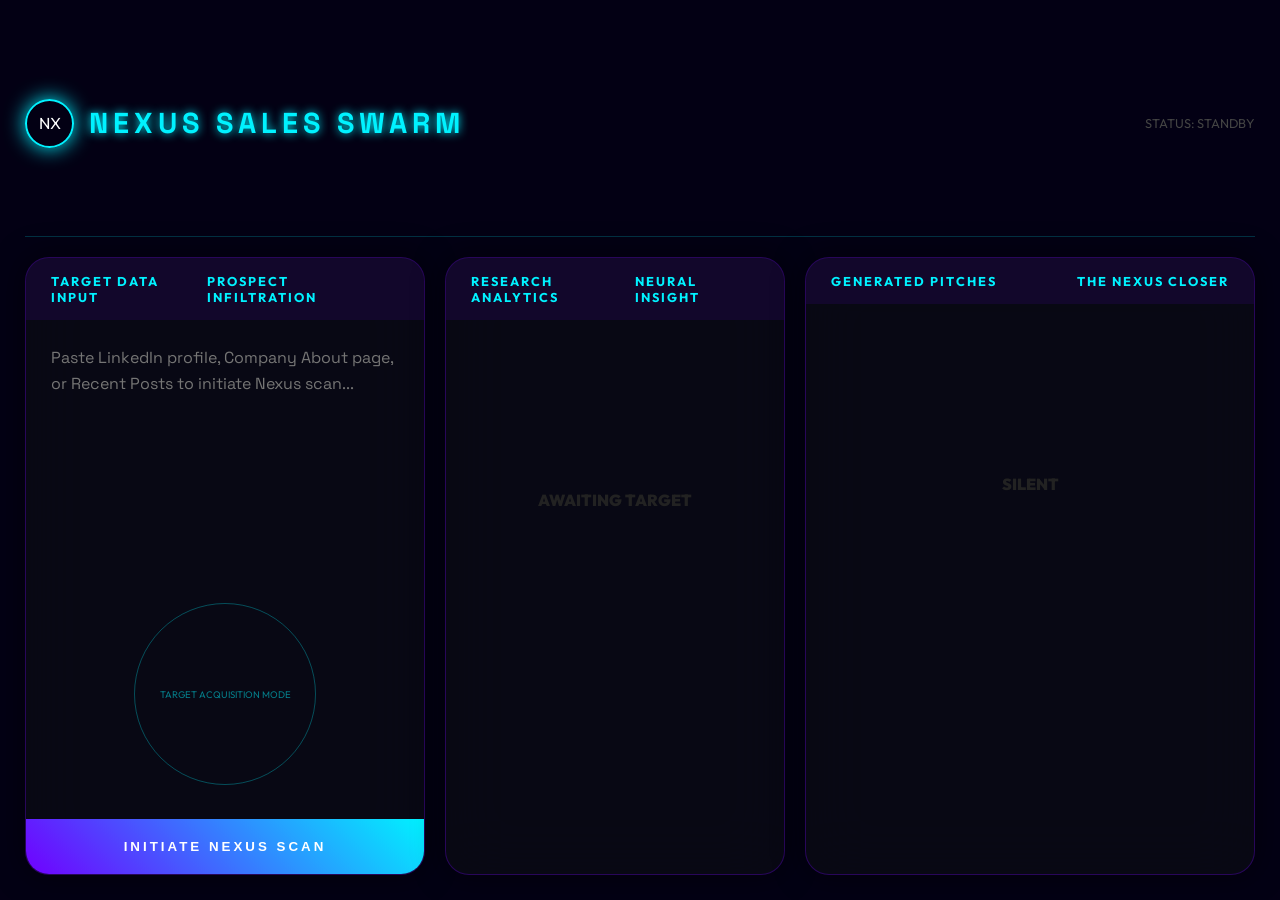
==== Idea7_Sales_Nexus/static/index.html @ e12c865c "🚀 FINAL RELEASE: 10 Days of Enterprise AI Agent Blueprints with Video Demos and Cinematic Banner" ====
<!DOCTYPE html>
<html lang="en">
<head>
    <meta charset="UTF-8">
    <meta name="viewport" content="width=device-width, initial-scale=1.0">
    <title>NEXUS | Sales Swarm</title>
    <link href="https://fonts.googleapis.com/css2?family=Outfit:wght@300;400;700;900&family=Space+Grotesk:wght@300;700&display=swap" rel="stylesheet">
    <style>
        :root { --bg: #030014; --cyan: #00f2ff; --purple: #7000ff; --panel: rgba(10, 10, 20, 0.8); }
        body { margin: 0; background: var(--bg); font-family: 'Outfit', sans-serif; color: #fff; overflow: hidden; }
        
        #nexus-grid { display: grid; grid-template-columns: 400px 1fr 450px; height: 100vh; gap: 20px; padding: 25px; box-sizing: border-box; }

        .header { grid-column: 1 / -1; display: flex; justify-content: space-between; align-items: center; border-bottom: 1px solid rgba(0, 242, 255, 0.2); padding-bottom: 15px; }
        .logo { display: flex; align-items: center; gap: 15px; }
        .logo-circle { width: 45px; height: 45px; border: 2px solid var(--cyan); border-radius: 50%; display: flex; align-items: center; justify-content: center; box-shadow: 0 0 20px var(--cyan); }
        h1 { margin: 0; font-family: 'Space Grotesk', sans-serif; font-size: 1.8rem; letter-spacing: 5px; text-transform: uppercase; color: var(--cyan); text-shadow: 0 0 10px var(--cyan); }

        .panel { 
            background: var(--panel); border: 1px solid rgba(112, 0, 255, 0.3); border-radius: 24px; 
            display: flex; flex-direction: column; overflow: hidden; backdrop-filter: blur(30px);
            box-shadow: 0 0 30px rgba(0,0,0,0.5);
        }
        .panel-header { padding: 15px 25px; background: rgba(112, 0, 255, 0.1); display: flex; justify-content: space-between; font-size: 0.8rem; letter-spacing: 2px; text-transform: uppercase; color: var(--cyan); font-weight: 700; }

        textarea { flex-grow: 1; background: transparent; border: none; color: #fff; font-family: 'Space Grotesk', sans-serif; font-size: 1rem; padding: 25px; outline: none; resize: none; line-height: 1.6; }
        
        /* RADAR ANIMATION */
        .radar-box { height: 250px; display: flex; align-items: center; justify-content: center; position: relative; overflow: hidden; }
        .radar-circle { width: 180px; height: 180px; border: 1px solid var(--cyan); border-radius: 50%; position: relative; opacity: 0.3; }
        .radar-sweep { position: absolute; width: 180px; height: 180px; background: conic-gradient(from 0deg, var(--cyan), transparent 90deg); border-radius: 50%; top: 50%; left: 50%; transform: translate(-50%, -50%); animation: sweep 3s linear infinite; display: none; }
        @keyframes sweep { from { transform: translate(-50%, -50%) rotate(0deg); } to { transform: translate(-50%, -50%) rotate(360deg); } }

        .btn-nexus { 
            width: 100%; padding: 20px; border: none; background: linear-gradient(45deg, var(--purple), var(--cyan)); 
            color: white; font-weight: 900; text-transform: uppercase; letter-spacing: 3px; cursor: pointer; transition: 0.4s;
        }
        .btn-nexus:hover { letter-spacing: 6px; box-shadow: 0 0 40px var(--cyan); }

        .res-list { flex-grow: 1; overflow-y: auto; padding: 20px; display: flex; flex-direction: column; gap: 15px; }
        .res-card { background: rgba(255,255,255,0.03); border-radius: 12px; padding: 15px; border-left: 3px solid var(--cyan); animation: slideIn 0.5s forwards; }
        .res-topic { font-size: 0.7rem; font-weight: 900; color: var(--cyan); text-transform: uppercase; margin-bottom: 5px; }
        .res-insight { font-size: 0.9rem; color: #ccc; }

        .dna-box { padding: 20px; border-top: 1px solid rgba(0, 242, 255, 0.1); background: rgba(0, 242, 255, 0.02); }
        .dna-label { font-size: 0.75rem; color: var(--purple); font-weight: 900; text-transform: uppercase; margin-bottom: 10px; }
        .dna-bar { height: 8px; background: rgba(255,255,255,0.1); border-radius: 4px; overflow: hidden; }
        .dna-fill { height: 100%; width: 0%; background: var(--cyan); box-shadow: 0 0 15px var(--cyan); transition: width 2s cubic-bezier(0.1, 0, 0.2, 1); }

        .pitch-container { flex-grow: 1; overflow-y: auto; padding: 20px; display: flex; flex-direction: column; gap: 20px; }
        .pitch-card { background: rgba(112, 0, 255, 0.05); border: 1px solid rgba(112, 0, 255, 0.2); border-radius: 16px; padding: 20px; animation: bubbleIn 0.5s forwards; }
        .pitch-subject { font-weight: 700; color: var(--cyan); margin-bottom: 10px; font-size: 0.9rem; }
        .pitch-body { font-size: 0.85rem; color: #aaa; line-height: 1.6; white-space: pre-line; }

        @keyframes slideIn { from { opacity: 0; transform: translateX(-20px); } to { opacity: 1; transform: translateX(0); } }
        @keyframes bubbleIn { from { opacity: 0; transform: scale(0.95); } to { opacity: 1; transform: scale(1); } }
    </style>
</head>
<body>
    <div id="nexus-grid">
        <div class="header">
            <div class="logo">
                <div class="logo-circle">NX</div>
                <h1>Nexus Sales Swarm</h1>
            </div>
            <div id="target-status" style="font-size: 0.8rem; color: #444;">STATUS: STANDBY</div>
        </div>

        <div class="panel">
            <div class="panel-header"><span>Target Data Input</span><span>Prospect Infiltration</span></div>
            <textarea id="target-input" placeholder="Paste LinkedIn profile, Company About page, or Recent Posts to initiate Nexus scan..."></textarea>
            <div class="radar-box">
                <div class="radar-circle"></div>
                <div class="radar-sweep" id="radar"></div>
                <div style="position: absolute; font-size: 0.6rem; color: var(--cyan); opacity: 0.5;">TARGET ACQUISITION MODE</div>
            </div>
            <button class="btn-nexus" id="scan-btn">Initiate Nexus Scan</button>
        </div>

        <div class="panel">
            <div class="panel-header"><span>Research Analytics</span><span>Neural Insight</span></div>
            <div id="res-list" class="res-list">
                <div style="text-align: center; color: #222; margin-top: 150px; font-weight: 900;">AWAITING TARGET</div>
            </div>
            <div id="dna-box" class="dna-box" style="display: none;">
                <div class="dna-label" id="personality-label">PERSONALITY: ANALYZING...</div>
                <div class="dna-bar"><div class="dna-fill" id="dna-fill"></div></div>
            </div>
        </div>

        <div class="panel">
            <div class="panel-header"><span>Generated Pitches</span><span>The Nexus Closer</span></div>
            <div id="pitch-list" class="pitch-container">
                <div style="text-align: center; color: #222; margin-top: 150px; font-weight: 900;">SILENT</div>
            </div>
        </div>
    </div>

    <script src="/static/app.js"></script>
</body>
</html>
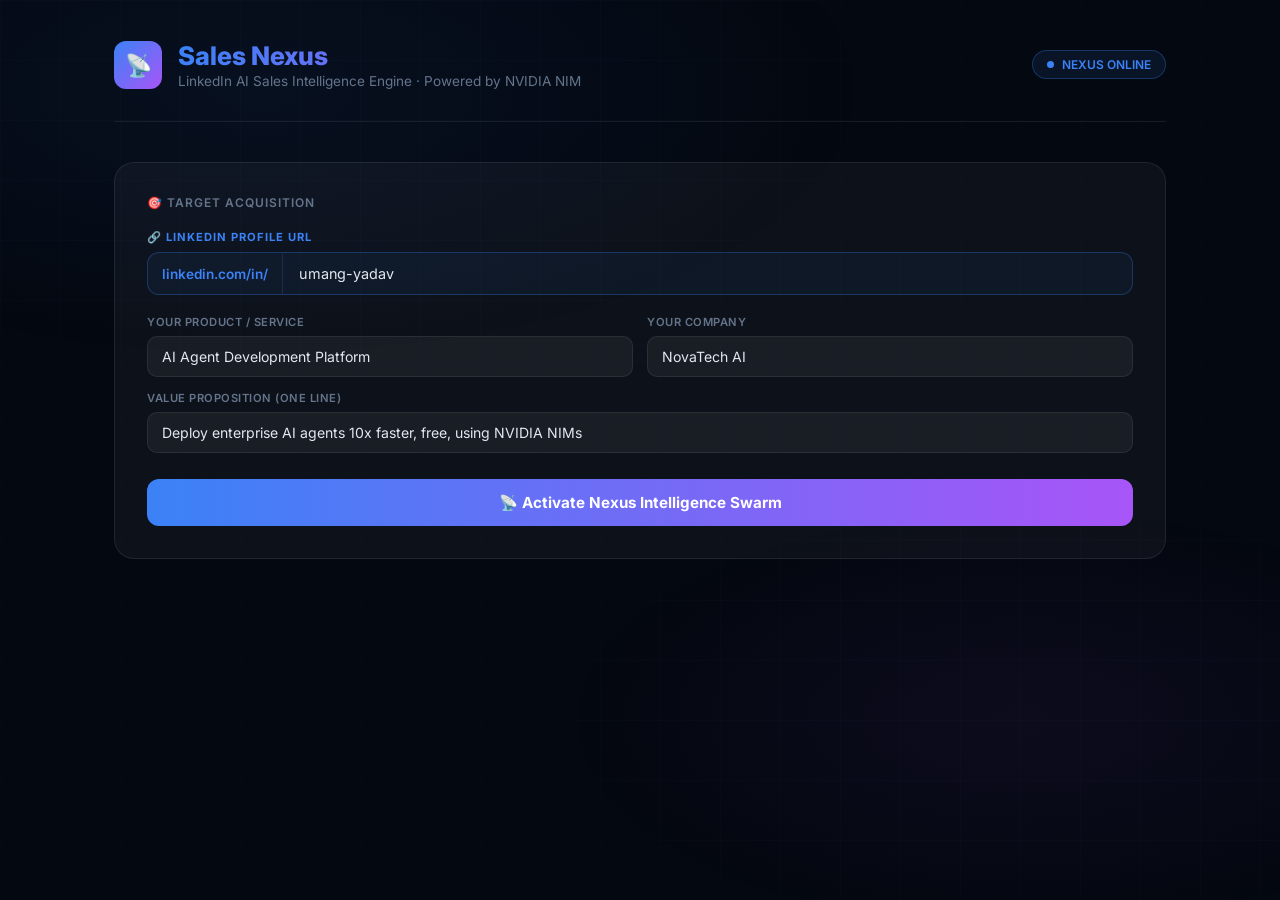
==== commit 67f655a7: "Unlock and add Idea 7 & 8 - 10 Day Enterprise Agent Series" ====
--- a/Idea7_Sales_Nexus/static/index.html
+++ b/Idea7_Sales_Nexus/static/index.html
@@ -3,99 +3,169 @@
 <head>
     <meta charset="UTF-8">
     <meta name="viewport" content="width=device-width, initial-scale=1.0">
-    <title>NEXUS | Sales Swarm</title>
-    <link href="https://fonts.googleapis.com/css2?family=Outfit:wght@300;400;700;900&family=Space+Grotesk:wght@300;700&display=swap" rel="stylesheet">
+    <title>Sales Nexus — LinkedIn AI Sales Intelligence Engine</title>
+    <meta name="description" content="Paste a LinkedIn URL. Get a hyper-personalized sales pitch, objection handling, and follow-up sequence. Powered by NVIDIA NIM.">
+    <link href="https://fonts.googleapis.com/css2?family=Inter:wght@400;500;600;700;800&family=JetBrains+Mono:wght@400;600&display=swap" rel="stylesheet">
     <style>
-        :root { --bg: #030014; --cyan: #00f2ff; --purple: #7000ff; --panel: rgba(10, 10, 20, 0.8); }
-        body { margin: 0; background: var(--bg); font-family: 'Outfit', sans-serif; color: #fff; overflow: hidden; }
-        
-        #nexus-grid { display: grid; grid-template-columns: 400px 1fr 450px; height: 100vh; gap: 20px; padding: 25px; box-sizing: border-box; }
+        *,*::before,*::after{box-sizing:border-box;margin:0;padding:0}
+        :root{--bg:#040810;--surface:rgba(255,255,255,0.04);--border:rgba(255,255,255,0.08);--text:#e2e8f0;--muted:#64748b;--blue:#3b82f6;--purple:#a855f7;--orange:#f97316;--green:#22c55e;--cyan:#06b6d4}
+        html,body{min-height:100%;background:var(--bg);color:var(--text);font-family:'Inter',sans-serif;overflow-x:hidden}
+        body::before{content:'';position:fixed;inset:0;background:radial-gradient(ellipse 80% 50% at 20% 10%,rgba(59,130,246,0.07) 0%,transparent 60%),radial-gradient(ellipse 60% 40% at 80% 80%,rgba(168,85,247,0.06) 0%,transparent 60%);pointer-events:none;z-index:0}
+        body::after{content:'';position:fixed;inset:0;background-image:linear-gradient(rgba(59,130,246,0.025) 1px,transparent 1px),linear-gradient(90deg,rgba(59,130,246,0.025) 1px,transparent 1px);background-size:60px 60px;pointer-events:none;z-index:0}
+        .container{position:relative;z-index:1;max-width:1100px;margin:0 auto;padding:0 24px 60px}
 
-        .header { grid-column: 1 / -1; display: flex; justify-content: space-between; align-items: center; border-bottom: 1px solid rgba(0, 242, 255, 0.2); padding-bottom: 15px; }
-        .logo { display: flex; align-items: center; gap: 15px; }
-        .logo-circle { width: 45px; height: 45px; border: 2px solid var(--cyan); border-radius: 50%; display: flex; align-items: center; justify-content: center; box-shadow: 0 0 20px var(--cyan); }
-        h1 { margin: 0; font-family: 'Space Grotesk', sans-serif; font-size: 1.8rem; letter-spacing: 5px; text-transform: uppercase; color: var(--cyan); text-shadow: 0 0 10px var(--cyan); }
+        header{padding:40px 0 32px;border-bottom:1px solid var(--border);margin-bottom:40px}
+        .header-inner{display:flex;align-items:center;gap:16px}
+        .logo{width:48px;height:48px;background:linear-gradient(135deg,#3b82f6,#a855f7);border-radius:12px;display:flex;align-items:center;justify-content:center;font-size:22px}
+        .header-text h1{font-size:1.6rem;font-weight:800;background:linear-gradient(90deg,#3b82f6,#a855f7);-webkit-background-clip:text;-webkit-text-fill-color:transparent}
+        .header-text p{font-size:0.85rem;color:var(--muted);margin-top:2px}
+        .status-pill{margin-left:auto;display:flex;align-items:center;gap:8px;background:rgba(59,130,246,0.1);border:1px solid rgba(59,130,246,0.3);border-radius:100px;padding:6px 14px;font-size:0.75rem;font-weight:600;color:var(--blue)}
+        .pulse{width:7px;height:7px;border-radius:50%;background:var(--blue);animation:pulse 2s infinite}
+        @keyframes pulse{0%,100%{opacity:1;transform:scale(1)}50%{opacity:0.4;transform:scale(1.4)}}
 
-        .panel { 
-            background: var(--panel); border: 1px solid rgba(112, 0, 255, 0.3); border-radius: 24px; 
-            display: flex; flex-direction: column; overflow: hidden; backdrop-filter: blur(30px);
-            box-shadow: 0 0 30px rgba(0,0,0,0.5);
-        }
-        .panel-header { padding: 15px 25px; background: rgba(112, 0, 255, 0.1); display: flex; justify-content: space-between; font-size: 0.8rem; letter-spacing: 2px; text-transform: uppercase; color: var(--cyan); font-weight: 700; }
+        .input-panel{background:var(--surface);border:1px solid var(--border);border-radius:20px;padding:32px;margin-bottom:40px}
+        .input-panel h2{font-size:0.75rem;font-weight:600;color:var(--muted);letter-spacing:1px;text-transform:uppercase;margin-bottom:20px}
 
-        textarea { flex-grow: 1; background: transparent; border: none; color: #fff; font-family: 'Space Grotesk', sans-serif; font-size: 1rem; padding: 25px; outline: none; resize: none; line-height: 1.6; }
-        
-        /* RADAR ANIMATION */
-        .radar-box { height: 250px; display: flex; align-items: center; justify-content: center; position: relative; overflow: hidden; }
-        .radar-circle { width: 180px; height: 180px; border: 1px solid var(--cyan); border-radius: 50%; position: relative; opacity: 0.3; }
-        .radar-sweep { position: absolute; width: 180px; height: 180px; background: conic-gradient(from 0deg, var(--cyan), transparent 90deg); border-radius: 50%; top: 50%; left: 50%; transform: translate(-50%, -50%); animation: sweep 3s linear infinite; display: none; }
-        @keyframes sweep { from { transform: translate(-50%, -50%) rotate(0deg); } to { transform: translate(-50%, -50%) rotate(360deg); } }
+        /* LinkedIn URL field — prominent */
+        .linkedin-field{margin-bottom:20px}
+        .linkedin-field label{display:block;font-size:0.7rem;font-weight:700;color:var(--blue);letter-spacing:1px;text-transform:uppercase;margin-bottom:8px}
+        .linkedin-input-wrap{display:flex;align-items:center;background:rgba(59,130,246,0.06);border:1px solid rgba(59,130,246,0.3);border-radius:12px;overflow:hidden;transition:border 0.2s,box-shadow 0.2s}
+        .linkedin-input-wrap:focus-within{border-color:rgba(59,130,246,0.6);box-shadow:0 0 0 3px rgba(59,130,246,0.12)}
+        .li-prefix{padding:12px 14px;color:var(--blue);font-size:0.85rem;font-weight:600;white-space:nowrap;border-right:1px solid rgba(59,130,246,0.2)}
+        .linkedin-input-wrap input{flex:1;padding:12px 16px;background:transparent;border:none;color:var(--text);font-family:'Inter',sans-serif;font-size:0.9rem}
+        .linkedin-input-wrap input:focus{outline:none}
+        .linkedin-input-wrap input::placeholder{color:#374151}
 
-        .btn-nexus { 
-            width: 100%; padding: 20px; border: none; background: linear-gradient(45deg, var(--purple), var(--cyan)); 
-            color: white; font-weight: 900; text-transform: uppercase; letter-spacing: 3px; cursor: pointer; transition: 0.4s;
-        }
-        .btn-nexus:hover { letter-spacing: 6px; box-shadow: 0 0 40px var(--cyan); }
+        .form-grid{display:grid;grid-template-columns:1fr 1fr;gap:14px;margin-bottom:14px}
+        @media(max-width:640px){.form-grid{grid-template-columns:1fr}}
+        .field label{display:block;font-size:0.7rem;font-weight:600;color:var(--muted);letter-spacing:0.5px;text-transform:uppercase;margin-bottom:7px}
+        .field input{width:100%;padding:11px 14px;background:rgba(255,255,255,0.05);border:1px solid var(--border);border-radius:10px;color:var(--text);font-family:'Inter',sans-serif;font-size:0.88rem;transition:border 0.2s}
+        .field input:focus{outline:none;border-color:rgba(168,85,247,0.5);box-shadow:0 0 0 3px rgba(168,85,247,0.1)}
+        .field input::placeholder{color:#374151}
 
-        .res-list { flex-grow: 1; overflow-y: auto; padding: 20px; display: flex; flex-direction: column; gap: 15px; }
-        .res-card { background: rgba(255,255,255,0.03); border-radius: 12px; padding: 15px; border-left: 3px solid var(--cyan); animation: slideIn 0.5s forwards; }
-        .res-topic { font-size: 0.7rem; font-weight: 900; color: var(--cyan); text-transform: uppercase; margin-bottom: 5px; }
-        .res-insight { font-size: 0.9rem; color: #ccc; }
+        #launch-btn{width:100%;padding:14px;background:linear-gradient(90deg,#3b82f6,#a855f7);border:none;border-radius:12px;cursor:pointer;color:#fff;font-family:'Inter',sans-serif;font-size:0.95rem;font-weight:700;margin-top:6px;transition:opacity 0.2s,transform 0.1s}
+        #launch-btn:hover{opacity:0.9}#launch-btn:active{transform:scale(0.99)}
 
-        .dna-box { padding: 20px; border-top: 1px solid rgba(0, 242, 255, 0.1); background: rgba(0, 242, 255, 0.02); }
-        .dna-label { font-size: 0.75rem; color: var(--purple); font-weight: 900; text-transform: uppercase; margin-bottom: 10px; }
-        .dna-bar { height: 8px; background: rgba(255,255,255,0.1); border-radius: 4px; overflow: hidden; }
-        .dna-fill { height: 100%; width: 0%; background: var(--cyan); box-shadow: 0 0 15px var(--cyan); transition: width 2s cubic-bezier(0.1, 0, 0.2, 1); }
+        /* Loading */
+        #loading{display:none;text-align:center;padding:60px 20px}
+        .scan-anim{width:80px;height:80px;margin:0 auto 24px;position:relative}
+        .scan-ring{position:absolute;inset:0;border-radius:50%;border:2px solid rgba(59,130,246,0.2);animation:ring-pulse 1.5s ease-in-out infinite}
+        .scan-ring:nth-child(2){animation-delay:0.5s;border-color:rgba(168,85,247,0.2)}
+        .scan-ring:nth-child(3){animation-delay:1s;border-color:rgba(59,130,246,0.1)}
+        .scan-dot{position:absolute;inset:0;display:flex;align-items:center;justify-content:center;font-size:28px}
+        @keyframes ring-pulse{0%{transform:scale(0.8);opacity:1}100%{transform:scale(1.6);opacity:0}}
+        .loading-title{font-size:1.1rem;font-weight:600;color:var(--blue);margin-bottom:8px}
+        #loading-msg{color:var(--muted);font-size:0.9rem}
 
-        .pitch-container { flex-grow: 1; overflow-y: auto; padding: 20px; display: flex; flex-direction: column; gap: 20px; }
-        .pitch-card { background: rgba(112, 0, 255, 0.05); border: 1px solid rgba(112, 0, 255, 0.2); border-radius: 16px; padding: 20px; animation: bubbleIn 0.5s forwards; }
-        .pitch-subject { font-weight: 700; color: var(--cyan); margin-bottom: 10px; font-size: 0.9rem; }
-        .pitch-body { font-size: 0.85rem; color: #aaa; line-height: 1.6; white-space: pre-line; }
+        /* Results */
+        #results{display:none}
 
-        @keyframes slideIn { from { opacity: 0; transform: translateX(-20px); } to { opacity: 1; transform: translateX(0); } }
-        @keyframes bubbleIn { from { opacity: 0; transform: scale(0.95); } to { opacity: 1; transform: scale(1); } }
+        /* Profile card */
+        .profile-card{background:var(--surface);border:1px solid rgba(59,130,246,0.25);border-radius:16px;padding:20px 24px;margin-bottom:24px;display:flex;align-items:center;gap:20px;flex-wrap:wrap}
+        .profile-avatar{width:52px;height:52px;border-radius:50%;background:linear-gradient(135deg,#3b82f6,#a855f7);display:flex;align-items:center;justify-content:center;font-size:22px;flex-shrink:0}
+        .profile-info .name{font-size:1.1rem;font-weight:700}
+        .profile-info .headline{font-size:0.82rem;color:var(--muted);margin-top:3px}
+        .profile-info .li-link{font-size:0.75rem;color:var(--blue);margin-top:4px;text-decoration:none;display:inline-flex;align-items:center;gap:4px}
+        .profile-info .li-link:hover{text-decoration:underline}
+        .product-tag{margin-left:auto;text-align:right}
+        .product-tag .lbl{font-size:0.65rem;color:var(--muted);text-transform:uppercase;letter-spacing:0.5px}
+        .product-tag .val{font-size:0.9rem;font-weight:700;color:var(--purple)}
+
+        /* Agent cards */
+        .agents-grid{display:grid;grid-template-columns:1fr 1fr;gap:16px;margin-bottom:24px}
+        @media(max-width:640px){.agents-grid{grid-template-columns:1fr}}
+        .agent-card{background:var(--surface);border-radius:16px;padding:22px;border:1px solid var(--border);transition:transform 0.2s;animation:fadeUp 0.4s ease both}
+        .agent-card:hover{transform:translateY(-2px)}
+        @keyframes fadeUp{from{opacity:0;transform:translateY(16px)}to{opacity:1;transform:translateY(0)}}
+        .agent-card:nth-child(1){animation-delay:0s}.agent-card:nth-child(2){animation-delay:0.1s}.agent-card:nth-child(3){animation-delay:0.2s}.agent-card:nth-child(4){animation-delay:0.3s}
+        .agent-header{display:flex;align-items:center;gap:12px;margin-bottom:14px}
+        .agent-icon{width:38px;height:38px;border-radius:10px;display:flex;align-items:center;justify-content:center;font-size:18px;flex-shrink:0}
+        .agent-meta .role{font-size:0.65rem;font-weight:700;letter-spacing:1px;text-transform:uppercase}
+        .agent-meta .name{font-size:0.85rem;font-weight:600;color:var(--text)}
+        .agent-body{font-size:0.82rem;line-height:1.7;color:#94a3b8}
+        .agent-verdict{margin-top:14px;padding:6px 12px;border-radius:8px;font-size:0.72rem;font-weight:700;font-family:'JetBrains Mono',monospace;display:inline-block}
+
+        /* Copy button */
+        .copy-btn{float:right;padding:4px 10px;background:transparent;border:1px solid var(--border);border-radius:6px;color:var(--muted);font-size:0.7rem;cursor:pointer;transition:border-color 0.2s,color 0.2s}
+        .copy-btn:hover{border-color:var(--blue);color:var(--blue)}
+
+        .reset-btn{display:block;margin:28px auto 0;padding:10px 28px;background:transparent;border:1px solid var(--border);border-radius:10px;color:var(--muted);font-family:'Inter',sans-serif;font-size:0.85rem;cursor:pointer;transition:border-color 0.2s,color 0.2s}
+        .reset-btn:hover{border-color:var(--blue);color:var(--blue)}
     </style>
 </head>
 <body>
-    <div id="nexus-grid">
-        <div class="header">
-            <div class="logo">
-                <div class="logo-circle">NX</div>
-                <h1>Nexus Sales Swarm</h1>
+<div class="container">
+    <header>
+        <div class="header-inner">
+            <div class="logo">📡</div>
+            <div class="header-text">
+                <h1>Sales Nexus</h1>
+                <p>LinkedIn AI Sales Intelligence Engine · Powered by NVIDIA NIM</p>
             </div>
-            <div id="target-status" style="font-size: 0.8rem; color: #444;">STATUS: STANDBY</div>
+            <div class="status-pill"><div class="pulse"></div> NEXUS ONLINE</div>
         </div>
+    </header>
 
-        <div class="panel">
-            <div class="panel-header"><span>Target Data Input</span><span>Prospect Infiltration</span></div>
-            <textarea id="target-input" placeholder="Paste LinkedIn profile, Company About page, or Recent Posts to initiate Nexus scan..."></textarea>
-            <div class="radar-box">
-                <div class="radar-circle"></div>
-                <div class="radar-sweep" id="radar"></div>
-                <div style="position: absolute; font-size: 0.6rem; color: var(--cyan); opacity: 0.5;">TARGET ACQUISITION MODE</div>
-            </div>
-            <button class="btn-nexus" id="scan-btn">Initiate Nexus Scan</button>
-        </div>
+    <div class="input-panel" id="input-panel">
+        <h2>🎯 Target Acquisition</h2>
 
-        <div class="panel">
-            <div class="panel-header"><span>Research Analytics</span><span>Neural Insight</span></div>
-            <div id="res-list" class="res-list">
-                <div style="text-align: center; color: #222; margin-top: 150px; font-weight: 900;">AWAITING TARGET</div>
-            </div>
-            <div id="dna-box" class="dna-box" style="display: none;">
-                <div class="dna-label" id="personality-label">PERSONALITY: ANALYZING...</div>
-                <div class="dna-bar"><div class="dna-fill" id="dna-fill"></div></div>
+        <div class="linkedin-field">
+            <label>🔗 LinkedIn Profile URL</label>
+            <div class="linkedin-input-wrap">
+                <span class="li-prefix">linkedin.com/in/</span>
+                <input type="text" id="li_slug" placeholder="umang-yadav" value="umang-yadav">
             </div>
         </div>
 
-        <div class="panel">
-            <div class="panel-header"><span>Generated Pitches</span><span>The Nexus Closer</span></div>
-            <div id="pitch-list" class="pitch-container">
-                <div style="text-align: center; color: #222; margin-top: 150px; font-weight: 900;">SILENT</div>
+        <div class="form-grid">
+            <div class="field">
+                <label>Your Product / Service</label>
+                <input type="text" id="your_product" value="AI Agent Development Platform" placeholder="AI Agent Platform">
+            </div>
+            <div class="field">
+                <label>Your Company</label>
+                <input type="text" id="your_company" value="NovaTech AI" placeholder="NovaTech AI">
             </div>
         </div>
+        <div class="field" style="margin-bottom:20px">
+            <label>Value Proposition (one line)</label>
+            <input type="text" id="value_prop" value="Deploy enterprise AI agents 10x faster, free, using NVIDIA NIMs" placeholder="What makes you different?">
+        </div>
+
+        <button id="launch-btn" onclick="launchNexus()">📡 Activate Nexus Intelligence Swarm</button>
     </div>
 
-    <script src="/static/app.js"></script>
+    <!-- Loading -->
+    <div id="loading">
+        <div class="scan-anim">
+            <div class="scan-ring"></div>
+            <div class="scan-ring"></div>
+            <div class="scan-ring"></div>
+            <div class="scan-dot">🔍</div>
+        </div>
+        <div class="loading-title">Nexus Scanning LinkedIn...</div>
+        <p id="loading-msg">Scanning public profile...</p>
+    </div>
+
+    <!-- Results -->
+    <div id="results">
+        <div class="profile-card">
+            <div class="profile-avatar">👤</div>
+            <div class="profile-info">
+                <div class="name" id="p-name">—</div>
+                <div class="headline" id="p-headline">—</div>
+                <a class="li-link" id="p-link" href="#" target="_blank">🔗 View LinkedIn Profile</a>
+            </div>
+            <div class="product-tag">
+                <div class="lbl">Selling</div>
+                <div class="val" id="p-product">—</div>
+            </div>
+        </div>
+
+        <div class="agents-grid" id="agents-grid"></div>
+        <button class="reset-btn" onclick="resetNexus()">← New Target</button>
+    </div>
+</div>
+<script src="/static/app.js"></script>
 </body>
 </html>
